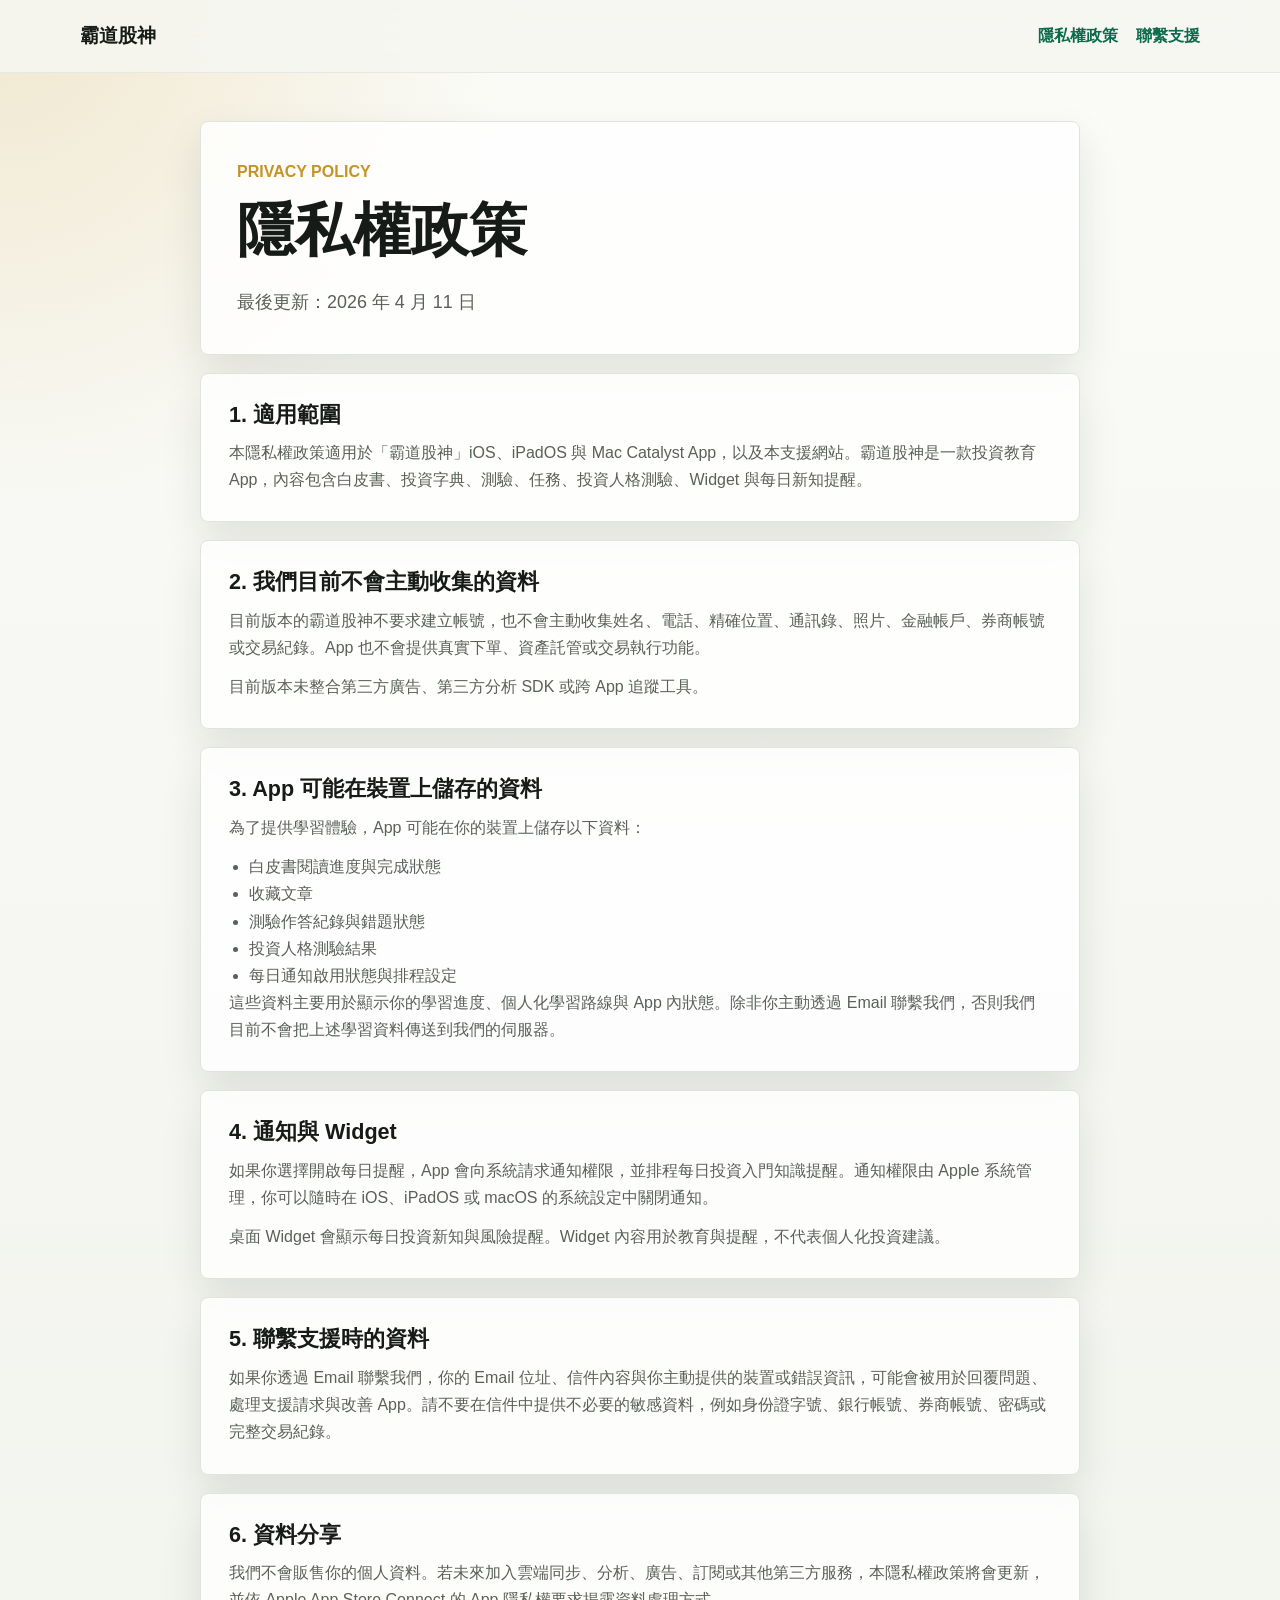
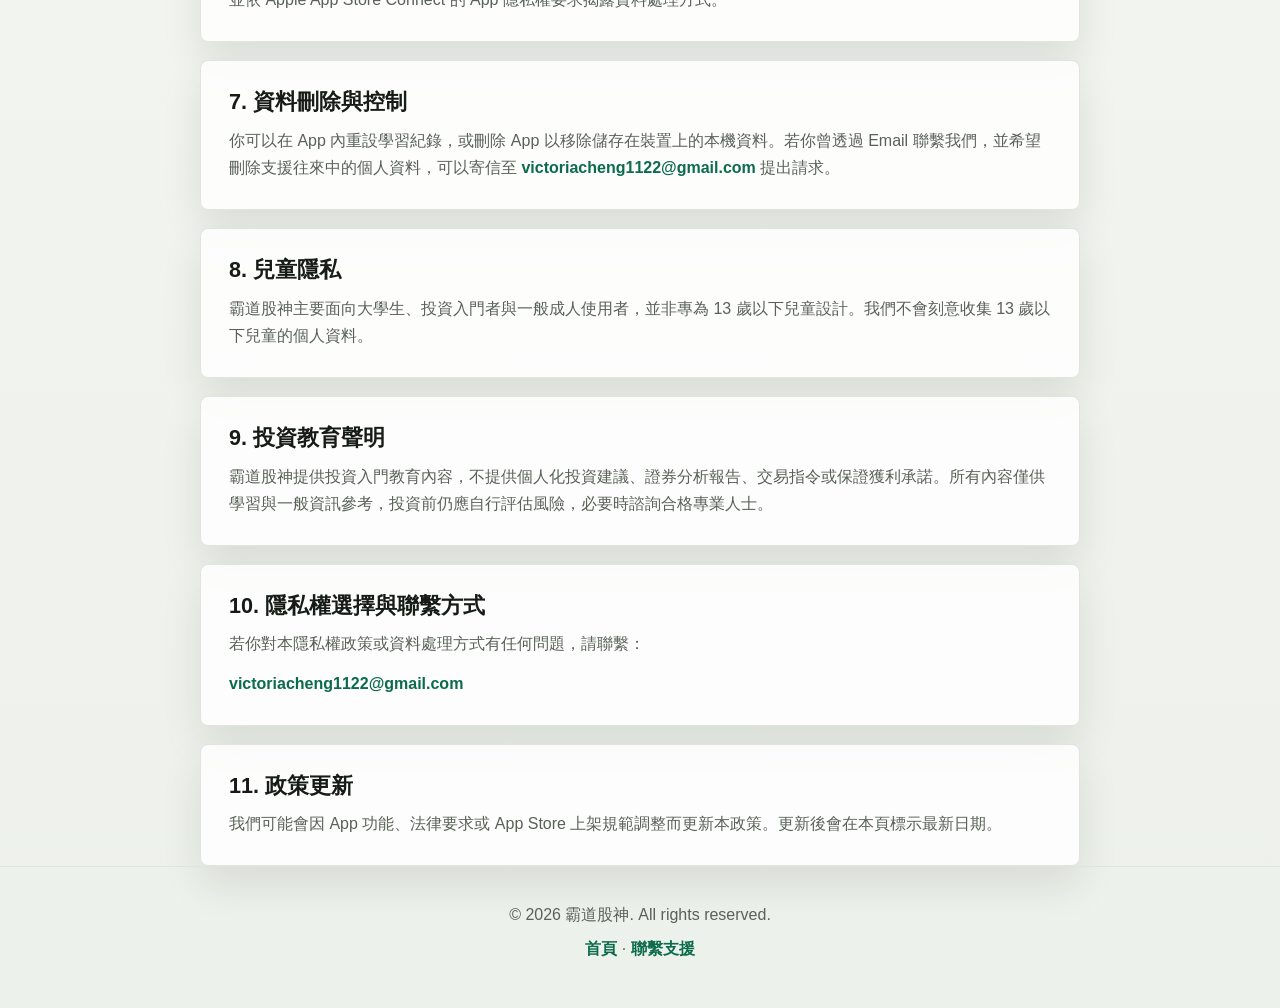
==== privacy.html @ 13d410e6 "Add app privacy and support site" ====
<!doctype html>
<html lang="zh-Hant">
<head>
  <meta charset="utf-8">
  <meta name="viewport" content="width=device-width, initial-scale=1">
  <title>霸道股神 | 隱私權政策</title>
  <meta name="description" content="霸道股神 App 隱私權政策。">
  <link rel="stylesheet" href="styles.css">
</head>
<body>
  <header class="site-header">
    <nav class="nav">
      <a class="brand" href="index.html">霸道股神</a>
      <div class="nav-links">
        <a href="privacy.html">隱私權政策</a>
        <a href="support.html">聯繫支援</a>
      </div>
    </nav>
  </header>

  <main class="policy">
    <section class="page-heading">
      <p class="eyebrow">Privacy Policy</p>
      <h1>隱私權政策</h1>
      <p class="lead">最後更新：2026 年 4 月 11 日</p>
    </section>

    <section class="policy-section">
      <h2>1. 適用範圍</h2>
      <p>本隱私權政策適用於「霸道股神」iOS、iPadOS 與 Mac Catalyst App，以及本支援網站。霸道股神是一款投資教育 App，內容包含白皮書、投資字典、測驗、任務、投資人格測驗、Widget 與每日新知提醒。</p>
    </section>

    <section class="policy-section">
      <h2>2. 我們目前不會主動收集的資料</h2>
      <p>目前版本的霸道股神不要求建立帳號，也不會主動收集姓名、電話、精確位置、通訊錄、照片、金融帳戶、券商帳號或交易紀錄。App 也不會提供真實下單、資產託管或交易執行功能。</p>
      <p>目前版本未整合第三方廣告、第三方分析 SDK 或跨 App 追蹤工具。</p>
    </section>

    <section class="policy-section">
      <h2>3. App 可能在裝置上儲存的資料</h2>
      <p>為了提供學習體驗，App 可能在你的裝置上儲存以下資料：</p>
      <ul>
        <li>白皮書閱讀進度與完成狀態</li>
        <li>收藏文章</li>
        <li>測驗作答紀錄與錯題狀態</li>
        <li>投資人格測驗結果</li>
        <li>每日通知啟用狀態與排程設定</li>
      </ul>
      <p>這些資料主要用於顯示你的學習進度、個人化學習路線與 App 內狀態。除非你主動透過 Email 聯繫我們，否則我們目前不會把上述學習資料傳送到我們的伺服器。</p>
    </section>

    <section class="policy-section">
      <h2>4. 通知與 Widget</h2>
      <p>如果你選擇開啟每日提醒，App 會向系統請求通知權限，並排程每日投資入門知識提醒。通知權限由 Apple 系統管理，你可以隨時在 iOS、iPadOS 或 macOS 的系統設定中關閉通知。</p>
      <p>桌面 Widget 會顯示每日投資新知與風險提醒。Widget 內容用於教育與提醒，不代表個人化投資建議。</p>
    </section>

    <section class="policy-section">
      <h2>5. 聯繫支援時的資料</h2>
      <p>如果你透過 Email 聯繫我們，你的 Email 位址、信件內容與你主動提供的裝置或錯誤資訊，可能會被用於回覆問題、處理支援請求與改善 App。請不要在信件中提供不必要的敏感資料，例如身份證字號、銀行帳號、券商帳號、密碼或完整交易紀錄。</p>
    </section>

    <section class="policy-section">
      <h2>6. 資料分享</h2>
      <p>我們不會販售你的個人資料。若未來加入雲端同步、分析、廣告、訂閱或其他第三方服務，本隱私權政策將會更新，並依 Apple App Store Connect 的 App 隱私權要求揭露資料處理方式。</p>
    </section>

    <section class="policy-section">
      <h2>7. 資料刪除與控制</h2>
      <p>你可以在 App 內重設學習紀錄，或刪除 App 以移除儲存在裝置上的本機資料。若你曾透過 Email 聯繫我們，並希望刪除支援往來中的個人資料，可以寄信至 <a href="mailto:victoriacheng1122@gmail.com">victoriacheng1122@gmail.com</a> 提出請求。</p>
    </section>

    <section class="policy-section">
      <h2>8. 兒童隱私</h2>
      <p>霸道股神主要面向大學生、投資入門者與一般成人使用者，並非專為 13 歲以下兒童設計。我們不會刻意收集 13 歲以下兒童的個人資料。</p>
    </section>

    <section class="policy-section">
      <h2>9. 投資教育聲明</h2>
      <p>霸道股神提供投資入門教育內容，不提供個人化投資建議、證券分析報告、交易指令或保證獲利承諾。所有內容僅供學習與一般資訊參考，投資前仍應自行評估風險，必要時諮詢合格專業人士。</p>
    </section>

    <section class="policy-section" id="choices">
      <h2>10. 隱私權選擇與聯繫方式</h2>
      <p>若你對本隱私權政策或資料處理方式有任何問題，請聯繫：</p>
      <p><a href="mailto:victoriacheng1122@gmail.com">victoriacheng1122@gmail.com</a></p>
    </section>

    <section class="policy-section">
      <h2>11. 政策更新</h2>
      <p>我們可能會因 App 功能、法律要求或 App Store 上架規範調整而更新本政策。更新後會在本頁標示最新日期。</p>
    </section>
  </main>

  <footer class="site-footer">
    <p>© 2026 霸道股神. All rights reserved.</p>
    <p><a href="index.html">首頁</a> · <a href="support.html">聯繫支援</a></p>
  </footer>
</body>
</html>
---- styles.css ----
:root {
  color-scheme: light;
  --bg: #f5f6f1;
  --surface: #ffffff;
  --ink: #171b17;
  --muted: #596158;
  --line: #dfe4dc;
  --green: #0c6b4d;
  --gold: #c69326;
  --red: #b73532;
  --shadow: 0 18px 40px rgba(23, 27, 23, 0.10);
}

* {
  box-sizing: border-box;
}

body {
  margin: 0;
  font-family: -apple-system, BlinkMacSystemFont, "SF Pro Text", "PingFang TC", "Noto Sans TC", sans-serif;
  background:
    radial-gradient(circle at top left, rgba(198, 147, 38, 0.20), transparent 32rem),
    linear-gradient(180deg, #fbfcf8 0%, var(--bg) 42%, #edf1eb 100%);
  color: var(--ink);
  line-height: 1.7;
}

a {
  color: var(--green);
  text-decoration: none;
  font-weight: 700;
}

a:hover {
  text-decoration: underline;
}

.site-header {
  position: sticky;
  top: 0;
  z-index: 10;
  border-bottom: 1px solid rgba(223, 228, 220, 0.72);
  background: rgba(245, 246, 241, 0.88);
  backdrop-filter: blur(18px);
}

.nav {
  width: min(1120px, calc(100% - 32px));
  margin: 0 auto;
  min-height: 72px;
  display: flex;
  align-items: center;
  justify-content: space-between;
  gap: 20px;
}

.brand {
  color: var(--ink);
  font-size: 1.2rem;
  letter-spacing: 0;
}

.nav-links {
  display: flex;
  gap: 18px;
  flex-wrap: wrap;
  justify-content: flex-end;
}

main {
  width: min(1120px, calc(100% - 32px));
  margin: 0 auto;
}

.hero {
  padding: 88px 0 52px;
}

.hero.compact {
  padding-bottom: 32px;
}

.eyebrow {
  margin: 0 0 12px;
  color: var(--gold);
  font-weight: 800;
  text-transform: uppercase;
  letter-spacing: 0;
}

h1,
h2 {
  line-height: 1.18;
  letter-spacing: 0;
}

h1 {
  max-width: 780px;
  margin: 0;
  font-size: clamp(2.4rem, 6vw, 5rem);
}

h2 {
  margin: 0 0 12px;
  font-size: 1.35rem;
}

.lead {
  max-width: 760px;
  color: var(--muted);
  font-size: 1.12rem;
  margin: 22px 0 0;
}

.actions {
  margin-top: 30px;
  display: flex;
  flex-wrap: wrap;
  gap: 12px;
}

.button {
  display: inline-flex;
  align-items: center;
  min-height: 46px;
  padding: 0 18px;
  border-radius: 8px;
}

.button.primary {
  color: #fff;
  background: var(--green);
  box-shadow: var(--shadow);
}

.button.secondary {
  color: var(--ink);
  border: 1px solid var(--line);
  background: rgba(255, 255, 255, 0.72);
}

.content-grid {
  display: grid;
  grid-template-columns: repeat(3, minmax(0, 1fr));
  gap: 18px;
  padding-bottom: 80px;
}

.support-grid {
  grid-template-columns: repeat(3, minmax(0, 1fr));
}

.card,
.notice,
.policy-section,
.page-heading {
  border: 1px solid var(--line);
  border-radius: 8px;
  background: rgba(255, 255, 255, 0.84);
  box-shadow: var(--shadow);
}

.card {
  padding: 24px;
}

.card p,
.policy-section p,
.notice p {
  color: var(--muted);
  margin: 0 0 12px;
}

.card p:last-child,
.policy-section p:last-child,
.notice p:last-child {
  margin-bottom: 0;
}

ul {
  margin: 0;
  padding-left: 1.25rem;
  color: var(--muted);
}

.policy {
  width: min(880px, calc(100% - 32px));
}

.page-heading {
  margin-top: 48px;
  padding: 36px;
}

.page-heading h1 {
  font-size: clamp(2rem, 5vw, 3.6rem);
}

.policy-section,
.notice {
  padding: 28px;
  margin-top: 18px;
}

.notice {
  margin-bottom: 80px;
}

.site-footer {
  border-top: 1px solid var(--line);
  padding: 28px 16px 40px;
  text-align: center;
  color: var(--muted);
}

.site-footer p {
  margin: 6px 0;
}

@media (max-width: 780px) {
  .nav {
    min-height: 86px;
    align-items: flex-start;
    flex-direction: column;
    justify-content: center;
    gap: 6px;
  }

  .nav-links {
    justify-content: flex-start;
  }

  .hero {
    padding: 56px 0 36px;
  }

  .content-grid,
  .support-grid {
    grid-template-columns: 1fr;
    padding-bottom: 48px;
  }

  .page-heading,
  .policy-section,
  .notice {
    padding: 22px;
  }
}
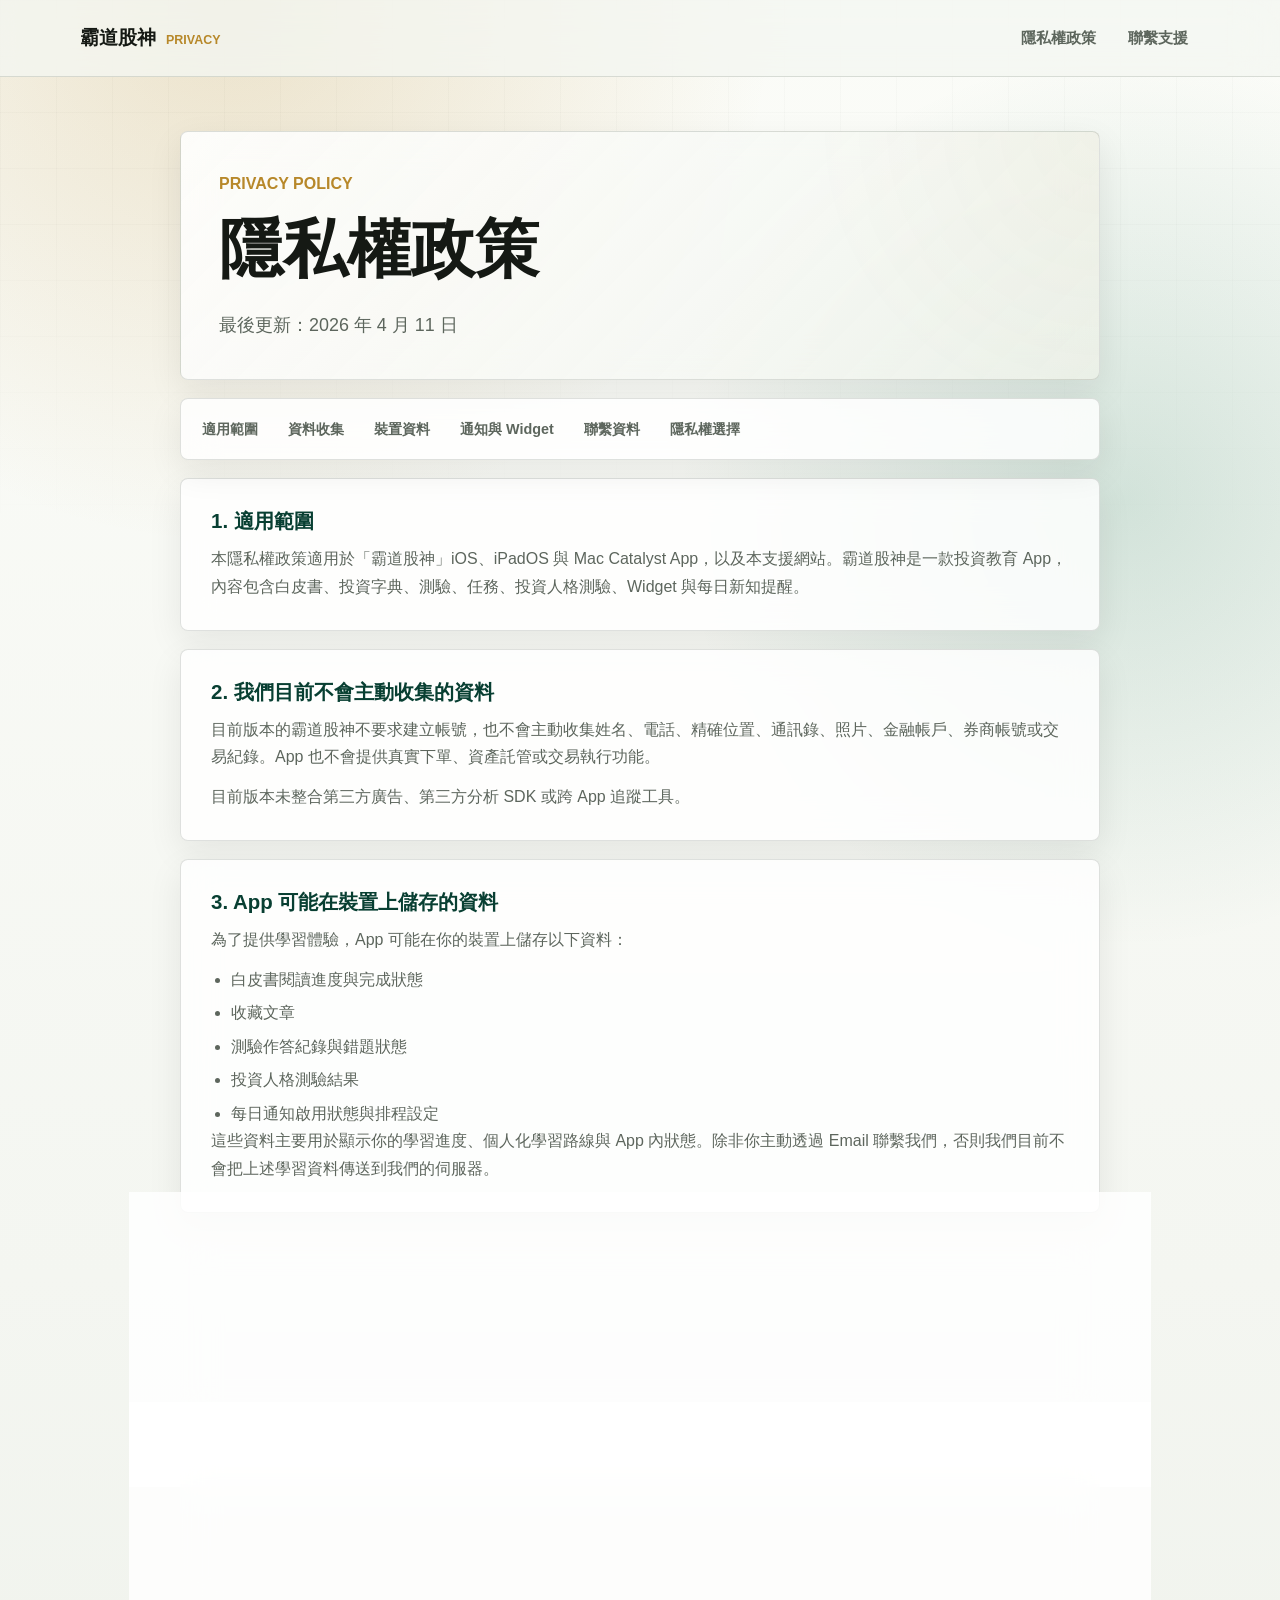
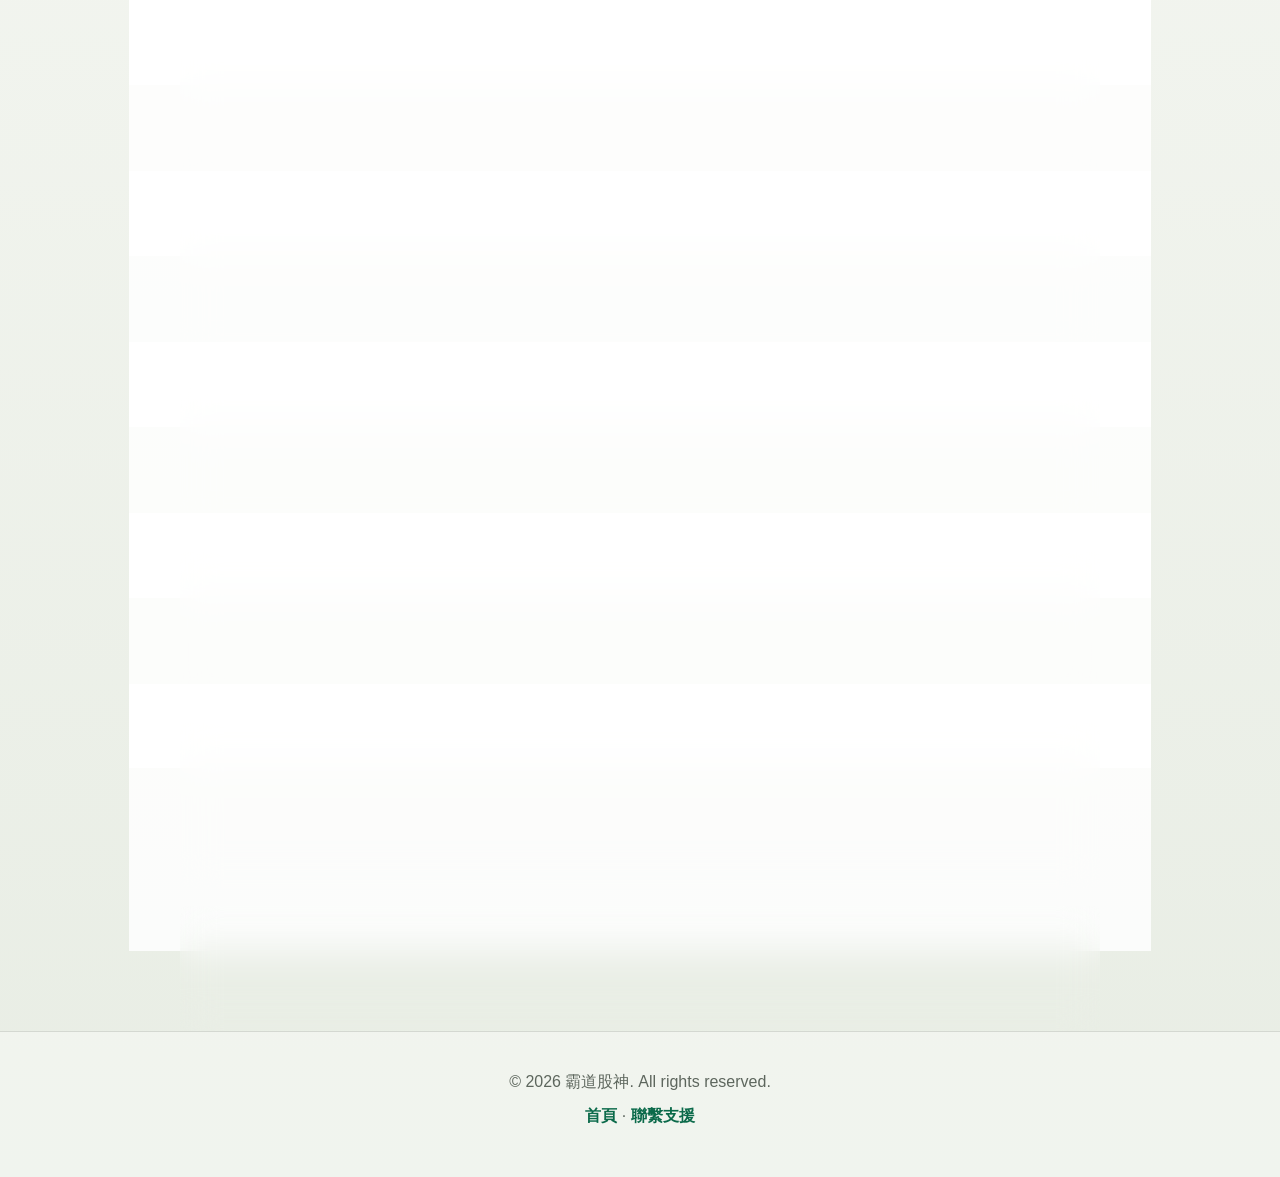
==== commit 8875f04a: "Polish support site design" ====
--- a/privacy.html
+++ b/privacy.html
@@ -10,7 +10,7 @@
 <body>
   <header class="site-header">
     <nav class="nav">
-      <a class="brand" href="index.html">霸道股神</a>
+      <a class="brand" href="index.html"><span>霸道股神</span><small>Privacy</small></a>
       <div class="nav-links">
         <a href="privacy.html">隱私權政策</a>
         <a href="support.html">聯繫支援</a>
@@ -25,18 +25,27 @@
       <p class="lead">最後更新：2026 年 4 月 11 日</p>
     </section>
 
-    <section class="policy-section">
+    <nav class="policy-toc" aria-label="隱私權政策目錄">
+      <a href="#scope">適用範圍</a>
+      <a href="#collection">資料收集</a>
+      <a href="#local-data">裝置資料</a>
+      <a href="#notifications">通知與 Widget</a>
+      <a href="#contact">聯繫資料</a>
+      <a href="#choices">隱私權選擇</a>
+    </nav>
+
+    <section class="policy-section" id="scope">
       <h2>1. 適用範圍</h2>
       <p>本隱私權政策適用於「霸道股神」iOS、iPadOS 與 Mac Catalyst App，以及本支援網站。霸道股神是一款投資教育 App，內容包含白皮書、投資字典、測驗、任務、投資人格測驗、Widget 與每日新知提醒。</p>
     </section>
 
-    <section class="policy-section">
+    <section class="policy-section" id="collection">
       <h2>2. 我們目前不會主動收集的資料</h2>
       <p>目前版本的霸道股神不要求建立帳號，也不會主動收集姓名、電話、精確位置、通訊錄、照片、金融帳戶、券商帳號或交易紀錄。App 也不會提供真實下單、資產託管或交易執行功能。</p>
       <p>目前版本未整合第三方廣告、第三方分析 SDK 或跨 App 追蹤工具。</p>
     </section>
 
-    <section class="policy-section">
+    <section class="policy-section" id="local-data">
       <h2>3. App 可能在裝置上儲存的資料</h2>
       <p>為了提供學習體驗，App 可能在你的裝置上儲存以下資料：</p>
       <ul>
@@ -49,13 +58,13 @@
       <p>這些資料主要用於顯示你的學習進度、個人化學習路線與 App 內狀態。除非你主動透過 Email 聯繫我們，否則我們目前不會把上述學習資料傳送到我們的伺服器。</p>
     </section>
 
-    <section class="policy-section">
+    <section class="policy-section" id="notifications">
       <h2>4. 通知與 Widget</h2>
       <p>如果你選擇開啟每日提醒，App 會向系統請求通知權限，並排程每日投資入門知識提醒。通知權限由 Apple 系統管理，你可以隨時在 iOS、iPadOS 或 macOS 的系統設定中關閉通知。</p>
       <p>桌面 Widget 會顯示每日投資新知與風險提醒。Widget 內容用於教育與提醒，不代表個人化投資建議。</p>
     </section>
 
-    <section class="policy-section">
+    <section class="policy-section" id="contact">
       <h2>5. 聯繫支援時的資料</h2>
       <p>如果你透過 Email 聯繫我們，你的 Email 位址、信件內容與你主動提供的裝置或錯誤資訊，可能會被用於回覆問題、處理支援請求與改善 App。請不要在信件中提供不必要的敏感資料，例如身份證字號、銀行帳號、券商帳號、密碼或完整交易紀錄。</p>
     </section>
--- a/styles.css
+++ b/styles.css
@@ -1,53 +1,80 @@
 :root {
   color-scheme: light;
-  --bg: #f5f6f1;
-  --surface: #ffffff;
-  --ink: #171b17;
-  --muted: #596158;
-  --line: #dfe4dc;
-  --green: #0c6b4d;
-  --gold: #c69326;
-  --red: #b73532;
-  --shadow: 0 18px 40px rgba(23, 27, 23, 0.10);
+  --bg: #f4f6f1;
+  --bg-deep: #e8ede4;
+  --surface: rgba(255, 255, 255, 0.82);
+  --surface-strong: #ffffff;
+  --ink: #151914;
+  --muted: #5d665d;
+  --soft: #eef2ea;
+  --line: rgba(78, 92, 78, 0.18);
+  --green: #0b6a4a;
+  --green-deep: #083f32;
+  --gold: #b7882a;
+  --gold-soft: #f2dfaf;
+  --red: #a83a36;
+  --shadow: 0 22px 70px rgba(21, 25, 20, 0.12);
+  --shadow-soft: 0 12px 34px rgba(21, 25, 20, 0.08);
 }
 
 * {
   box-sizing: border-box;
 }
 
+html {
+  scroll-behavior: smooth;
+}
+
 body {
   margin: 0;
+  min-height: 100vh;
   font-family: -apple-system, BlinkMacSystemFont, "SF Pro Text", "PingFang TC", "Noto Sans TC", sans-serif;
   background:
-    radial-gradient(circle at top left, rgba(198, 147, 38, 0.20), transparent 32rem),
-    linear-gradient(180deg, #fbfcf8 0%, var(--bg) 42%, #edf1eb 100%);
+    radial-gradient(circle at 18% 0%, rgba(183, 136, 42, 0.22), transparent 34rem),
+    radial-gradient(circle at 88% 18%, rgba(11, 106, 74, 0.16), transparent 28rem),
+    linear-gradient(180deg, #fbfcf8 0%, var(--bg) 46%, var(--bg-deep) 100%);
   color: var(--ink);
-  line-height: 1.7;
+  line-height: 1.72;
+  text-rendering: optimizeLegibility;
+  -webkit-font-smoothing: antialiased;
+}
+
+body::before {
+  content: "";
+  position: fixed;
+  inset: 0;
+  pointer-events: none;
+  background-image:
+    linear-gradient(rgba(21, 25, 20, 0.035) 1px, transparent 1px),
+    linear-gradient(90deg, rgba(21, 25, 20, 0.035) 1px, transparent 1px);
+  background-size: 56px 56px;
+  mask-image: linear-gradient(180deg, rgba(0, 0, 0, 0.7), transparent 62%);
 }
 
 a {
   color: var(--green);
   text-decoration: none;
-  font-weight: 700;
+  font-weight: 750;
 }
 
 a:hover {
   text-decoration: underline;
+  text-underline-offset: 4px;
 }
 
 .site-header {
   position: sticky;
   top: 0;
   z-index: 10;
-  border-bottom: 1px solid rgba(223, 228, 220, 0.72);
-  background: rgba(245, 246, 241, 0.88);
-  backdrop-filter: blur(18px);
+  border-bottom: 1px solid var(--line);
+  background: rgba(244, 246, 241, 0.78);
+  backdrop-filter: blur(22px);
 }
 
 .nav {
-  width: min(1120px, calc(100% - 32px));
+  width: min(1120px, calc(100% - 40px));
   margin: 0 auto;
-  min-height: 72px;
+  min-height: 76px;
   display: flex;
   align-items: center;
   justify-content: space-between;
@@ -55,65 +82,104 @@
 }
 
 .brand {
+  display: inline-flex;
+  align-items: baseline;
+  gap: 10px;
   color: var(--ink);
-  font-size: 1.2rem;
-  letter-spacing: 0;
+}
+
+.brand span {
+  font-size: 1.18rem;
+  font-weight: 900;
+}
+
+.brand small {
+  color: var(--gold);
+  font-size: 0.78rem;
+  font-weight: 850;
+  text-transform: uppercase;
 }
 
 .nav-links {
   display: flex;
-  gap: 18px;
+  align-items: center;
+  gap: 8px;
   flex-wrap: wrap;
   justify-content: flex-end;
 }
 
+.nav-links a {
+  color: var(--muted);
+  padding: 9px 12px;
+  border-radius: 8px;
+  font-size: 0.95rem;
+}
+
+.nav-links a:hover {
+  color: var(--green-deep);
+  background: rgba(255, 255, 255, 0.72);
+  text-decoration: none;
+}
+
 main {
-  width: min(1120px, calc(100% - 32px));
+  position: relative;
+  width: min(1120px, calc(100% - 40px));
   margin: 0 auto;
 }
 
 .hero {
-  padding: 88px 0 52px;
+  min-height: 560px;
+  padding: 92px 0 58px;
+  display: grid;
+  grid-template-columns: minmax(0, 1fr) 360px;
+  align-items: center;
+  gap: 48px;
 }
 
 .hero.compact {
-  padding-bottom: 32px;
+  min-height: 460px;
+  padding-bottom: 44px;
+}
+
+.hero-copy {
+  min-width: 0;
 }
 
 .eyebrow {
-  margin: 0 0 12px;
+  margin: 0 0 14px;
   color: var(--gold);
-  font-weight: 800;
+  font-weight: 900;
   text-transform: uppercase;
   letter-spacing: 0;
 }
 
 h1,
 h2 {
-  line-height: 1.18;
+  line-height: 1.16;
   letter-spacing: 0;
 }
 
 h1 {
-  max-width: 780px;
+  max-width: 760px;
   margin: 0;
-  font-size: clamp(2.4rem, 6vw, 5rem);
+  font-size: clamp(2.65rem, 6.2vw, 5.7rem);
+  letter-spacing: 0;
 }
 
 h2 {
   margin: 0 0 12px;
-  font-size: 1.35rem;
+  font-size: 1.28rem;
 }
 
 .lead {
-  max-width: 760px;
+  max-width: 720px;
   color: var(--muted);
   font-size: 1.12rem;
-  margin: 22px 0 0;
+  margin: 24px 0 0;
 }
 
 .actions {
-  margin-top: 30px;
+  margin-top: 32px;
   display: flex;
   flex-wrap: wrap;
   gap: 12px;
@@ -122,28 +188,106 @@
 .button {
   display: inline-flex;
   align-items: center;
-  min-height: 46px;
+  justify-content: center;
+  min-height: 48px;
   padding: 0 18px;
   border-radius: 8px;
+  transition: transform 160ms ease, box-shadow 160ms ease, background 160ms ease;
+}
+
+.button:hover {
+  transform: translateY(-1px);
+  text-decoration: none;
 }
 
 .button.primary {
   color: #fff;
-  background: var(--green);
-  box-shadow: var(--shadow);
+  background: linear-gradient(135deg, var(--green), var(--green-deep));
+  box-shadow: var(--shadow-soft);
 }
 
 .button.secondary {
   color: var(--ink);
   border: 1px solid var(--line);
-  background: rgba(255, 255, 255, 0.72);
+  background: rgba(255, 255, 255, 0.76);
+}
+
+.hero-panel {
+  min-height: 320px;
+  padding: 28px;
+  border: 1px solid rgba(255, 255, 255, 0.76);
+  border-radius: 8px;
+  background:
+    linear-gradient(145deg, rgba(255, 255, 255, 0.86), rgba(238, 242, 234, 0.72)),
+    radial-gradient(circle at top right, rgba(183, 136, 42, 0.26), transparent 12rem);
+  box-shadow: var(--shadow);
+  display: flex;
+  flex-direction: column;
+  justify-content: flex-end;
+  overflow-wrap: anywhere;
+}
+
+.hero-panel::before {
+  content: "％";
+  color: rgba(11, 106, 74, 0.12);
+  font-size: 8rem;
+  font-weight: 900;
+  line-height: 1;
+  margin-bottom: auto;
+}
+
+.hero-panel p,
+.hero-panel span {
+  margin: 0;
+  color: var(--muted);
+}
+
+.hero-panel strong {
+  display: block;
+  margin: 8px 0 12px;
+  font-size: 1.72rem;
+  line-height: 1.18;
+  color: var(--ink);
+}
+
+.support-panel::before {
+  content: "@";
+}
+
+.quick-strip {
+  display: grid;
+  grid-template-columns: repeat(3, minmax(0, 1fr));
+  gap: 1px;
+  margin: -8px 0 22px;
+  border: 1px solid var(--line);
+  border-radius: 8px;
+  overflow: hidden;
+  box-shadow: var(--shadow-soft);
+}
+
+.quick-strip div {
+  padding: 18px;
+  background: rgba(255, 255, 255, 0.74);
+}
+
+.quick-strip span {
+  display: block;
+  color: var(--muted);
+  font-size: 0.86rem;
+  font-weight: 750;
+}
+
+.quick-strip strong {
+  display: block;
+  margin-top: 4px;
+  overflow-wrap: anywhere;
 }
 
 .content-grid {
   display: grid;
   grid-template-columns: repeat(3, minmax(0, 1fr));
   gap: 18px;
-  padding-bottom: 80px;
+  padding: 20px 0 86px;
 }
 
 .support-grid {
@@ -153,15 +297,18 @@
 .card,
 .notice,
 .policy-section,
-.page-heading {
+.page-heading,
+.policy-toc {
   border: 1px solid var(--line);
   border-radius: 8px;
-  background: rgba(255, 255, 255, 0.84);
-  box-shadow: var(--shadow);
+  background: var(--surface);
+  box-shadow: var(--shadow-soft);
+  backdrop-filter: blur(18px);
 }
 
 .card {
   padding: 24px;
+  min-height: 190px;
 }
 
 .card p,
@@ -183,66 +330,182 @@
   color: var(--muted);
 }
 
+li + li {
+  margin-top: 6px;
+}
+
 .policy {
-  width: min(880px, calc(100% - 32px));
+  width: min(920px, calc(100% - 40px));
 }
 
 .page-heading {
-  margin-top: 48px;
-  padding: 36px;
+  margin-top: 54px;
+  padding: 38px;
+  background:
+    linear-gradient(135deg, rgba(255, 255, 255, 0.88), rgba(238, 242, 234, 0.78)),
+    radial-gradient(circle at right top, rgba(183, 136, 42, 0.20), transparent 18rem);
 }
 
 .page-heading h1 {
-  font-size: clamp(2rem, 5vw, 3.6rem);
+  font-size: clamp(2.2rem, 5.4vw, 4rem);
+}
+
+.policy-toc {
+  position: sticky;
+  top: 92px;
+  z-index: 5;
+  margin-top: 18px;
+  padding: 10px;
+  display: flex;
+  gap: 8px;
+  flex-wrap: wrap;
+}
+
+.policy-toc a {
+  color: var(--muted);
+  padding: 8px 11px;
+  border-radius: 8px;
+  font-size: 0.9rem;
+}
+
+.policy-toc a:hover {
+  color: var(--green-deep);
+  background: var(--soft);
+  text-decoration: none;
 }
 
 .policy-section,
 .notice {
-  padding: 28px;
+  padding: 30px;
   margin-top: 18px;
 }
 
+.policy-section h2,
+.notice h2,
+.card h2 {
+  color: var(--green-deep);
+}
+
 .notice {
-  margin-bottom: 80px;
+  margin-bottom: 86px;
 }
 
 .site-footer {
   border-top: 1px solid var(--line);
-  padding: 28px 16px 40px;
+  padding: 30px 18px 42px;
   text-align: center;
   color: var(--muted);
+  background: rgba(255, 255, 255, 0.35);
 }
 
 .site-footer p {
   margin: 6px 0;
 }
 
-@media (max-width: 780px) {
+@media (max-width: 900px) {
+  .hero,
+  .hero.compact {
+    min-height: 0;
+    grid-template-columns: 1fr;
+    padding: 58px 0 34px;
+    gap: 28px;
+  }
+
+  .hero-panel {
+    min-height: 220px;
+  }
+
+  .quick-strip,
+  .content-grid,
+  .support-grid {
+    grid-template-columns: 1fr;
+  }
+
+  .content-grid {
+    padding-bottom: 52px;
+  }
+}
+
+@media (max-width: 640px) {
   .nav {
-    min-height: 86px;
+    width: min(100% - 28px, 1120px);
+    min-height: 82px;
     align-items: flex-start;
     flex-direction: column;
     justify-content: center;
     gap: 6px;
   }
 
+  .brand {
+    gap: 8px;
+  }
+
   .nav-links {
+    width: 100%;
     justify-content: flex-start;
-  }
-
-  .hero {
-    padding: 56px 0 36px;
-  }
-
-  .content-grid,
-  .support-grid {
+    gap: 4px;
+  }
+
+  .nav-links a {
+    padding: 7px 9px;
+    font-size: 0.9rem;
+  }
+
+  main,
+  .policy {
+    width: min(100% - 28px, 1120px);
+  }
+
+  .hero,
+  .hero.compact {
+    padding: 44px 0 28px;
+  }
+
+  h1 {
+    font-size: clamp(2.25rem, 12vw, 3.35rem);
+  }
+
+  .lead {
+    font-size: 1.02rem;
+  }
+
+  .actions {
+    display: grid;
     grid-template-columns: 1fr;
-    padding-bottom: 48px;
-  }
-
+  }
+
+  .button {
+    width: 100%;
+  }
+
+  .hero-panel,
   .page-heading,
   .policy-section,
+  .notice,
+  .card {
+    padding: 22px;
+  }
+
+  .hero-panel strong {
+    font-size: 1.34rem;
+  }
+
+  .hero-panel::before {
+    font-size: 5.6rem;
+  }
+
+  .policy-toc {
+    position: static;
+    overflow-x: auto;
+    flex-wrap: nowrap;
+    padding: 8px;
+  }
+
+  .policy-toc a {
+    white-space: nowrap;
+  }
+
   .notice {
-    padding: 22px;
-  }
-}
+    margin-bottom: 54px;
+  }
+}
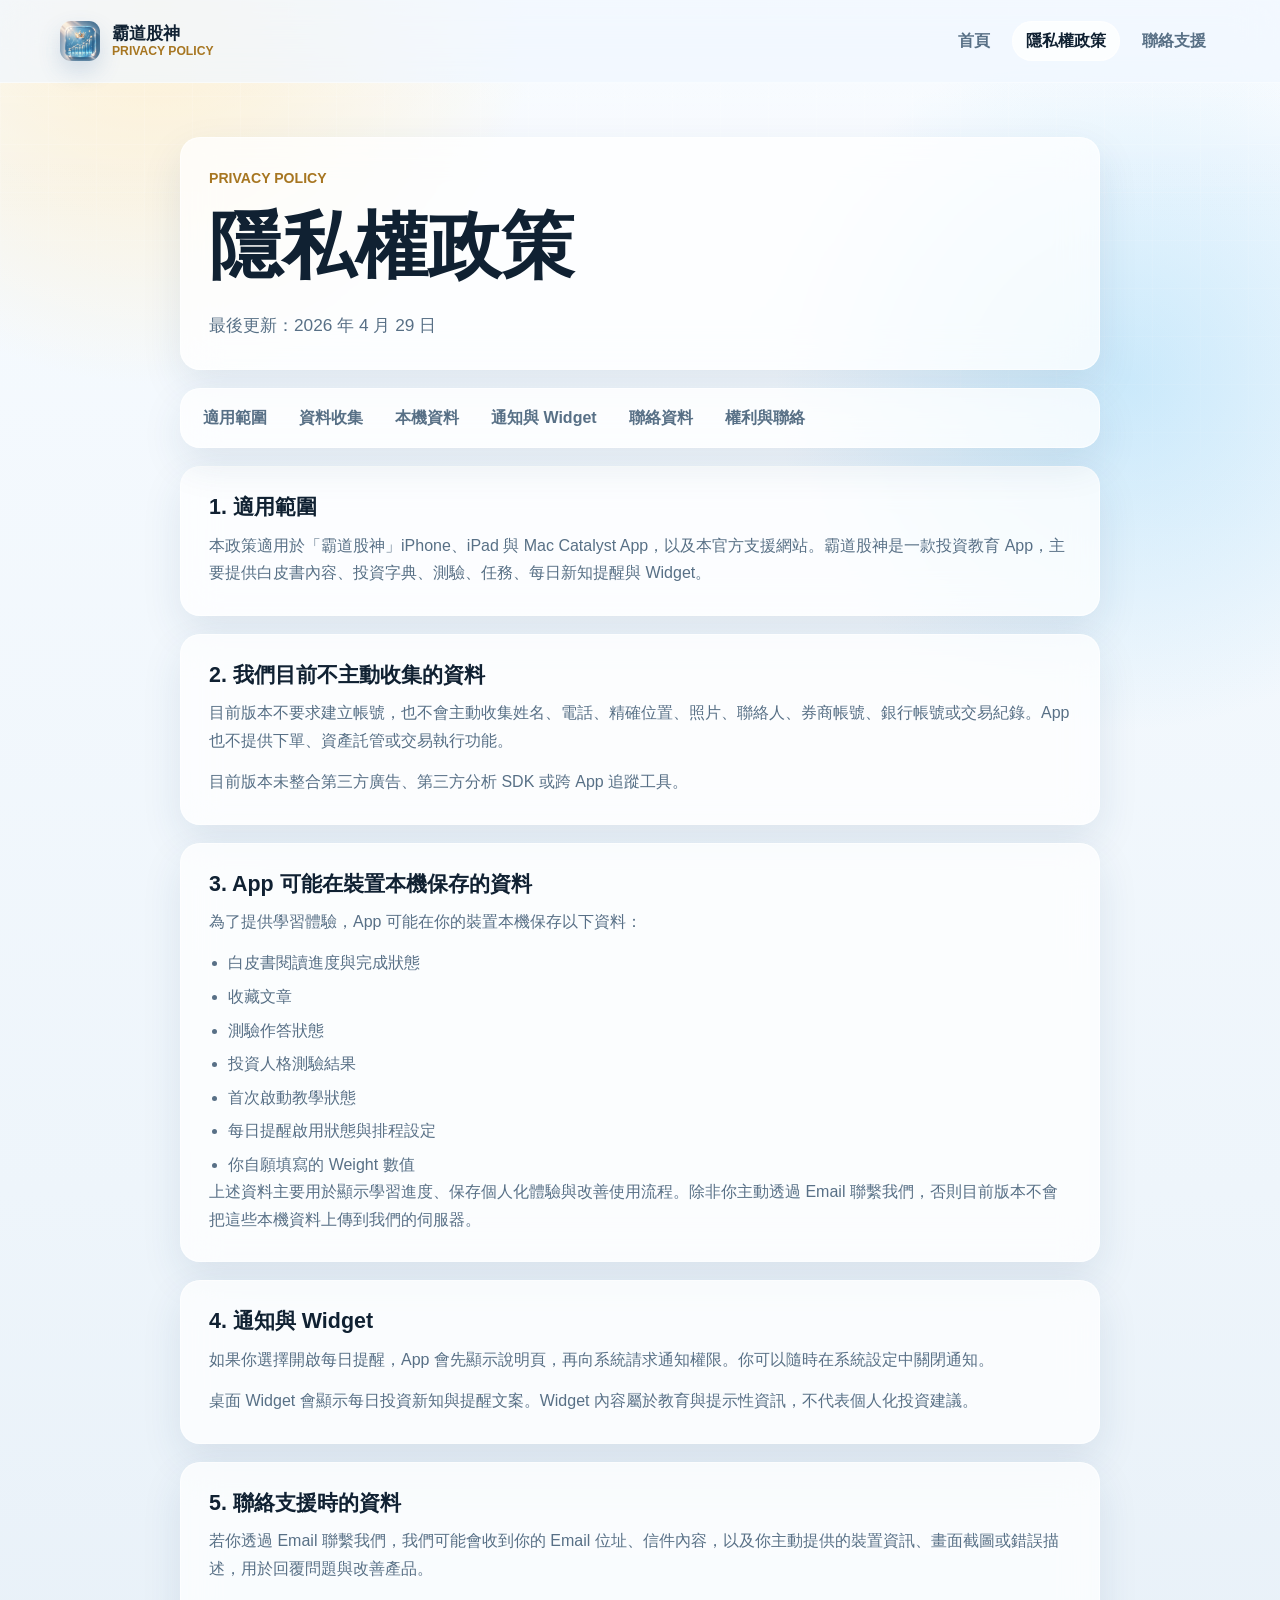
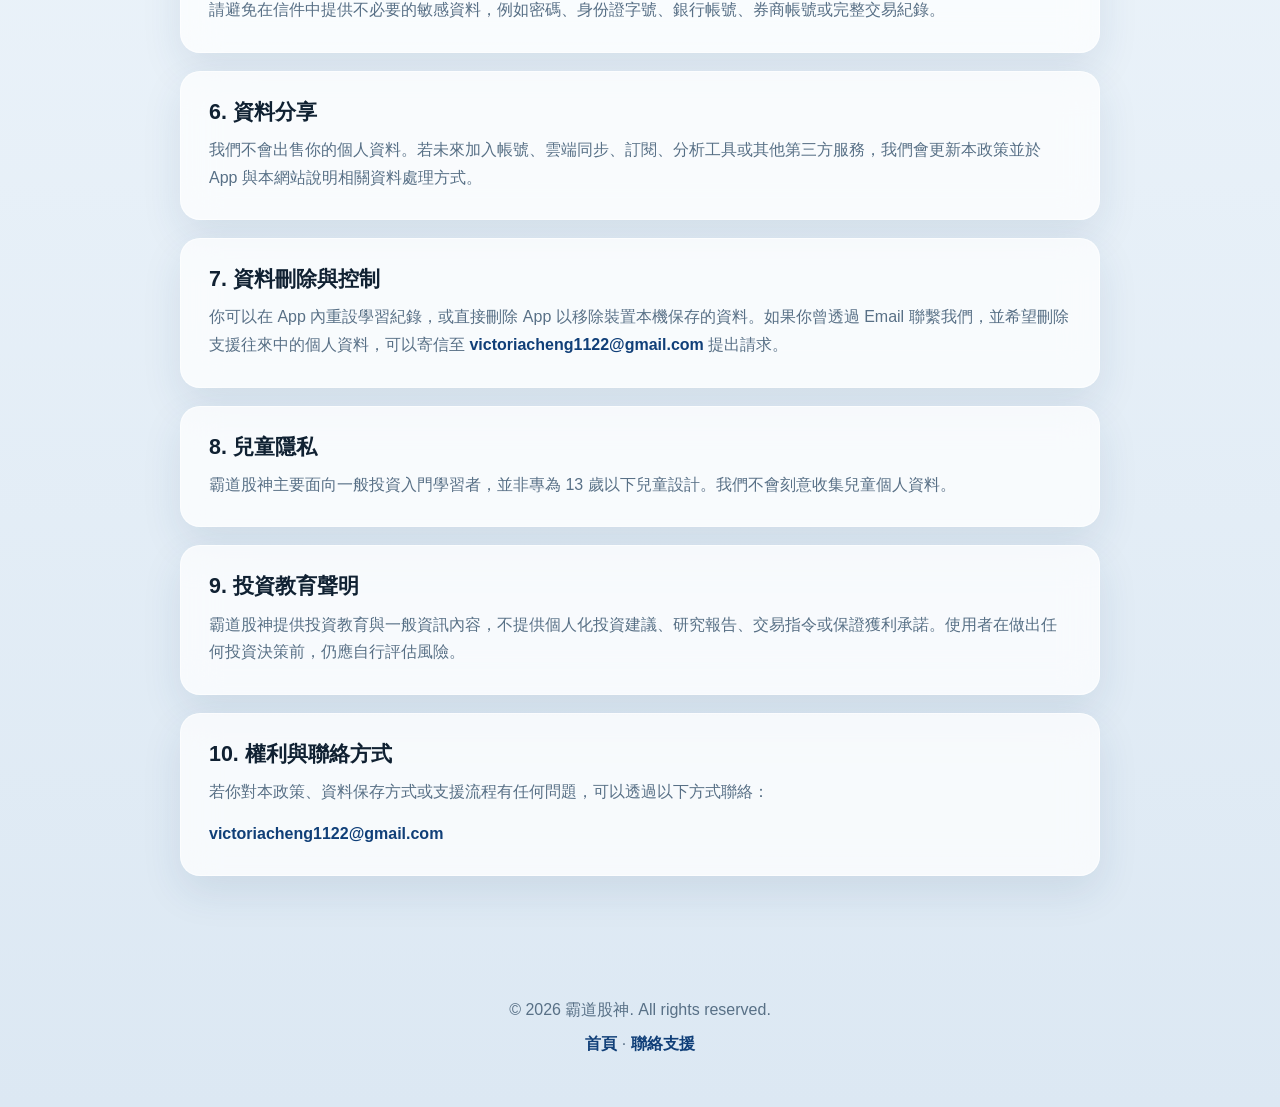
==== commit f115eb84: "Redesign support site for app review" ====
--- a/privacy.html
+++ b/privacy.html
@@ -3,107 +3,112 @@
 <head>
   <meta charset="utf-8">
   <meta name="viewport" content="width=device-width, initial-scale=1">
-  <title>霸道股神 | 隱私權政策</title>
-  <meta name="description" content="霸道股神 App 隱私權政策。">
+  <title>霸道股神｜隱私權政策</title>
+  <meta name="description" content="霸道股神 App 隱私權政策，說明資料保存、通知、Widget 與聯絡支援相關資訊。">
   <link rel="stylesheet" href="styles.css">
 </head>
 <body>
   <header class="site-header">
     <nav class="nav">
-      <a class="brand" href="index.html"><span>霸道股神</span><small>Privacy</small></a>
+      <a class="brand" href="index.html" aria-label="霸道股神首頁">
+        <img src="assets/app-icon.png" alt="霸道股神 App icon" width="40" height="40">
+        <span>
+          <strong>霸道股神</strong>
+          <small>Privacy Policy</small>
+        </span>
+      </a>
       <div class="nav-links">
-        <a href="privacy.html">隱私權政策</a>
-        <a href="support.html">聯繫支援</a>
+        <a href="index.html">首頁</a>
+        <a href="privacy.html" aria-current="page">隱私權政策</a>
+        <a href="support.html">聯絡支援</a>
       </div>
     </nav>
   </header>
 
-  <main class="policy">
-    <section class="page-heading">
+  <main class="page-shell page-narrow">
+    <section class="page-hero">
       <p class="eyebrow">Privacy Policy</p>
       <h1>隱私權政策</h1>
-      <p class="lead">最後更新：2026 年 4 月 11 日</p>
+      <p class="lead">最後更新：2026 年 4 月 29 日</p>
     </section>
 
     <nav class="policy-toc" aria-label="隱私權政策目錄">
       <a href="#scope">適用範圍</a>
       <a href="#collection">資料收集</a>
-      <a href="#local-data">裝置資料</a>
+      <a href="#local-data">本機資料</a>
       <a href="#notifications">通知與 Widget</a>
-      <a href="#contact">聯繫資料</a>
-      <a href="#choices">隱私權選擇</a>
+      <a href="#contact">聯絡資料</a>
+      <a href="#choices">權利與聯絡</a>
     </nav>
 
     <section class="policy-section" id="scope">
       <h2>1. 適用範圍</h2>
-      <p>本隱私權政策適用於「霸道股神」iOS、iPadOS 與 Mac Catalyst App，以及本支援網站。霸道股神是一款投資教育 App，內容包含白皮書、投資字典、測驗、任務、投資人格測驗、Widget 與每日新知提醒。</p>
+      <p>本政策適用於「霸道股神」iPhone、iPad 與 Mac Catalyst App，以及本官方支援網站。霸道股神是一款投資教育 App，主要提供白皮書內容、投資字典、測驗、任務、每日新知提醒與 Widget。</p>
     </section>
 
     <section class="policy-section" id="collection">
-      <h2>2. 我們目前不會主動收集的資料</h2>
-      <p>目前版本的霸道股神不要求建立帳號，也不會主動收集姓名、電話、精確位置、通訊錄、照片、金融帳戶、券商帳號或交易紀錄。App 也不會提供真實下單、資產託管或交易執行功能。</p>
+      <h2>2. 我們目前不主動收集的資料</h2>
+      <p>目前版本不要求建立帳號，也不會主動收集姓名、電話、精確位置、照片、聯絡人、券商帳號、銀行帳號或交易紀錄。App 也不提供下單、資產託管或交易執行功能。</p>
       <p>目前版本未整合第三方廣告、第三方分析 SDK 或跨 App 追蹤工具。</p>
     </section>
 
     <section class="policy-section" id="local-data">
-      <h2>3. App 可能在裝置上儲存的資料</h2>
-      <p>為了提供學習體驗，App 可能在你的裝置上儲存以下資料：</p>
+      <h2>3. App 可能在裝置本機保存的資料</h2>
+      <p>為了提供學習體驗，App 可能在你的裝置本機保存以下資料：</p>
       <ul>
         <li>白皮書閱讀進度與完成狀態</li>
         <li>收藏文章</li>
-        <li>測驗作答紀錄與錯題狀態</li>
+        <li>測驗作答狀態</li>
         <li>投資人格測驗結果</li>
-        <li>每日通知啟用狀態與排程設定</li>
+        <li>首次啟動教學狀態</li>
+        <li>每日提醒啟用狀態與排程設定</li>
+        <li>你自願填寫的 Weight 數值</li>
       </ul>
-      <p>這些資料主要用於顯示你的學習進度、個人化學習路線與 App 內狀態。除非你主動透過 Email 聯繫我們，否則我們目前不會把上述學習資料傳送到我們的伺服器。</p>
+      <p>上述資料主要用於顯示學習進度、保存個人化體驗與改善使用流程。除非你主動透過 Email 聯繫我們，否則目前版本不會把這些本機資料上傳到我們的伺服器。</p>
     </section>
 
     <section class="policy-section" id="notifications">
       <h2>4. 通知與 Widget</h2>
-      <p>如果你選擇開啟每日提醒，App 會向系統請求通知權限，並排程每日投資入門知識提醒。通知權限由 Apple 系統管理，你可以隨時在 iOS、iPadOS 或 macOS 的系統設定中關閉通知。</p>
-      <p>桌面 Widget 會顯示每日投資新知與風險提醒。Widget 內容用於教育與提醒，不代表個人化投資建議。</p>
+      <p>如果你選擇開啟每日提醒，App 會先顯示說明頁，再向系統請求通知權限。你可以隨時在系統設定中關閉通知。</p>
+      <p>桌面 Widget 會顯示每日投資新知與提醒文案。Widget 內容屬於教育與提示性資訊，不代表個人化投資建議。</p>
     </section>
 
     <section class="policy-section" id="contact">
-      <h2>5. 聯繫支援時的資料</h2>
-      <p>如果你透過 Email 聯繫我們，你的 Email 位址、信件內容與你主動提供的裝置或錯誤資訊，可能會被用於回覆問題、處理支援請求與改善 App。請不要在信件中提供不必要的敏感資料，例如身份證字號、銀行帳號、券商帳號、密碼或完整交易紀錄。</p>
+      <h2>5. 聯絡支援時的資料</h2>
+      <p>若你透過 Email 聯繫我們，我們可能會收到你的 Email 位址、信件內容，以及你主動提供的裝置資訊、畫面截圖或錯誤描述，用於回覆問題與改善產品。</p>
+      <p>請避免在信件中提供不必要的敏感資料，例如密碼、身份證字號、銀行帳號、券商帳號或完整交易紀錄。</p>
     </section>
 
     <section class="policy-section">
       <h2>6. 資料分享</h2>
-      <p>我們不會販售你的個人資料。若未來加入雲端同步、分析、廣告、訂閱或其他第三方服務，本隱私權政策將會更新，並依 Apple App Store Connect 的 App 隱私權要求揭露資料處理方式。</p>
+      <p>我們不會出售你的個人資料。若未來加入帳號、雲端同步、訂閱、分析工具或其他第三方服務，我們會更新本政策並於 App 與本網站說明相關資料處理方式。</p>
     </section>
 
     <section class="policy-section">
       <h2>7. 資料刪除與控制</h2>
-      <p>你可以在 App 內重設學習紀錄，或刪除 App 以移除儲存在裝置上的本機資料。若你曾透過 Email 聯繫我們，並希望刪除支援往來中的個人資料，可以寄信至 <a href="mailto:victoriacheng1122@gmail.com">victoriacheng1122@gmail.com</a> 提出請求。</p>
+      <p>你可以在 App 內重設學習紀錄，或直接刪除 App 以移除裝置本機保存的資料。如果你曾透過 Email 聯繫我們，並希望刪除支援往來中的個人資料，可以寄信至 <a href="mailto:victoriacheng1122@gmail.com">victoriacheng1122@gmail.com</a> 提出請求。</p>
     </section>
 
     <section class="policy-section">
       <h2>8. 兒童隱私</h2>
-      <p>霸道股神主要面向大學生、投資入門者與一般成人使用者，並非專為 13 歲以下兒童設計。我們不會刻意收集 13 歲以下兒童的個人資料。</p>
+      <p>霸道股神主要面向一般投資入門學習者，並非專為 13 歲以下兒童設計。我們不會刻意收集兒童個人資料。</p>
     </section>
 
     <section class="policy-section">
       <h2>9. 投資教育聲明</h2>
-      <p>霸道股神提供投資入門教育內容，不提供個人化投資建議、證券分析報告、交易指令或保證獲利承諾。所有內容僅供學習與一般資訊參考，投資前仍應自行評估風險，必要時諮詢合格專業人士。</p>
+      <p>霸道股神提供投資教育與一般資訊內容，不提供個人化投資建議、研究報告、交易指令或保證獲利承諾。使用者在做出任何投資決策前，仍應自行評估風險。</p>
     </section>
 
     <section class="policy-section" id="choices">
-      <h2>10. 隱私權選擇與聯繫方式</h2>
-      <p>若你對本隱私權政策或資料處理方式有任何問題，請聯繫：</p>
+      <h2>10. 權利與聯絡方式</h2>
+      <p>若你對本政策、資料保存方式或支援流程有任何問題，可以透過以下方式聯絡：</p>
       <p><a href="mailto:victoriacheng1122@gmail.com">victoriacheng1122@gmail.com</a></p>
-    </section>
-
-    <section class="policy-section">
-      <h2>11. 政策更新</h2>
-      <p>我們可能會因 App 功能、法律要求或 App Store 上架規範調整而更新本政策。更新後會在本頁標示最新日期。</p>
     </section>
   </main>
 
   <footer class="site-footer">
     <p>© 2026 霸道股神. All rights reserved.</p>
-    <p><a href="index.html">首頁</a> · <a href="support.html">聯繫支援</a></p>
+    <p><a href="index.html">首頁</a> · <a href="support.html">聯絡支援</a></p>
   </footer>
 </body>
 </html>
--- a/styles.css
+++ b/styles.css
@@ -1,20 +1,22 @@
 :root {
   color-scheme: light;
-  --bg: #f4f6f1;
-  --bg-deep: #e8ede4;
-  --surface: rgba(255, 255, 255, 0.82);
-  --surface-strong: #ffffff;
-  --ink: #151914;
-  --muted: #5d665d;
-  --soft: #eef2ea;
-  --line: rgba(78, 92, 78, 0.18);
-  --green: #0b6a4a;
-  --green-deep: #083f32;
-  --gold: #b7882a;
-  --gold-soft: #f2dfaf;
-  --red: #a83a36;
-  --shadow: 0 22px 70px rgba(21, 25, 20, 0.12);
-  --shadow-soft: 0 12px 34px rgba(21, 25, 20, 0.08);
+  --bg: #eef5fb;
+  --bg-deep: #dce8f3;
+  --surface: rgba(255, 255, 255, 0.74);
+  --surface-strong: rgba(255, 255, 255, 0.90);
+  --surface-soft: rgba(239, 247, 255, 0.68);
+  --ink: #102132;
+  --muted: #587086;
+  --line: rgba(96, 142, 178, 0.20);
+  --line-strong: rgba(255, 255, 255, 0.58);
+  --blue: #2d78b8;
+  --blue-deep: #103f78;
+  --sky: #72c7f5;
+  --gold: #d8af59;
+  --gold-deep: #a77621;
+  --warm: #fff2d4;
+  --shadow: 0 30px 90px rgba(34, 73, 112, 0.16);
+  --shadow-soft: 0 16px 40px rgba(34, 73, 112, 0.10);
 }
 
 * {
@@ -29,14 +31,14 @@
   margin: 0;
   min-height: 100vh;
   font-family: -apple-system, BlinkMacSystemFont, "SF Pro Text", "PingFang TC", "Noto Sans TC", sans-serif;
-  background:
-    radial-gradient(circle at 18% 0%, rgba(183, 136, 42, 0.22), transparent 34rem),
-    radial-gradient(circle at 88% 18%, rgba(11, 106, 74, 0.16), transparent 28rem),
-    linear-gradient(180deg, #fbfcf8 0%, var(--bg) 46%, var(--bg-deep) 100%);
   color: var(--ink);
   line-height: 1.72;
   text-rendering: optimizeLegibility;
   -webkit-font-smoothing: antialiased;
+  background:
+    radial-gradient(circle at 12% 0%, rgba(255, 236, 196, 0.90), transparent 24rem),
+    radial-gradient(circle at 88% 14%, rgba(114, 199, 245, 0.32), transparent 22rem),
+    linear-gradient(180deg, #f7fbff 0%, var(--bg) 44%, var(--bg-deep) 100%);
 }
 
 body::before {
@@ -44,17 +46,18 @@
   position: fixed;
   inset: 0;
   pointer-events: none;
-  background-image:
-    linear-gradient(rgba(21, 25, 20, 0.035) 1px, transparent 1px),
-    linear-gradient(90deg, rgba(21, 25, 20, 0.035) 1px, transparent 1px);
-  background-size: 56px 56px;
-  mask-image: linear-gradient(180deg, rgba(0, 0, 0, 0.7), transparent 62%);
+  background:
+    linear-gradient(180deg, rgba(255, 255, 255, 0.42), transparent 24%),
+    linear-gradient(90deg, rgba(255, 255, 255, 0.18) 1px, transparent 1px),
+    linear-gradient(rgba(255, 255, 255, 0.18) 1px, transparent 1px);
+  background-size: auto, 48px 48px, 48px 48px;
+  mask-image: linear-gradient(180deg, rgba(0, 0, 0, 0.9), transparent 72%);
 }
 
 a {
-  color: var(--green);
+  color: var(--blue-deep);
   text-decoration: none;
-  font-weight: 750;
+  font-weight: 760;
 }
 
 a:hover {
@@ -62,137 +65,165 @@
   text-underline-offset: 4px;
 }
 
+img {
+  max-width: 100%;
+  display: block;
+}
+
 .site-header {
   position: sticky;
   top: 0;
-  z-index: 10;
-  border-bottom: 1px solid var(--line);
-  background: rgba(244, 246, 241, 0.78);
+  z-index: 20;
+  border-bottom: 1px solid rgba(255, 255, 255, 0.46);
+  background: rgba(239, 247, 255, 0.70);
   backdrop-filter: blur(22px);
 }
 
+.nav,
+.page-shell,
+.site-footer {
+  width: min(1160px, calc(100% - 40px));
+  margin: 0 auto;
+}
+
 .nav {
-  width: min(1120px, calc(100% - 40px));
-  margin: 0 auto;
-  min-height: 76px;
+  min-height: 82px;
   display: flex;
   align-items: center;
   justify-content: space-between;
-  gap: 20px;
+  gap: 24px;
 }
 
 .brand {
   display: inline-flex;
-  align-items: baseline;
-  gap: 10px;
+  align-items: center;
+  gap: 12px;
   color: var(--ink);
 }
 
+.brand img {
+  width: 40px;
+  height: 40px;
+  border-radius: 11px;
+  box-shadow: 0 10px 22px rgba(50, 101, 153, 0.18);
+}
+
 .brand span {
-  font-size: 1.18rem;
-  font-weight: 900;
+  display: grid;
+  gap: 2px;
+}
+
+.brand strong {
+  font-size: 1.08rem;
+  line-height: 1.1;
 }
 
 .brand small {
-  color: var(--gold);
-  font-size: 0.78rem;
-  font-weight: 850;
+  color: var(--gold-deep);
+  font-size: 0.76rem;
+  line-height: 1.1;
   text-transform: uppercase;
 }
 
 .nav-links {
   display: flex;
-  align-items: center;
   gap: 8px;
   flex-wrap: wrap;
   justify-content: flex-end;
 }
 
 .nav-links a {
-  color: var(--muted);
-  padding: 9px 12px;
-  border-radius: 8px;
-  font-size: 0.95rem;
-}
-
+  min-height: 40px;
+  display: inline-flex;
+  align-items: center;
+  padding: 0 14px;
+  border-radius: 999px;
+  color: var(--muted);
+}
+
+.nav-links a[aria-current="page"],
 .nav-links a:hover {
-  color: var(--green-deep);
-  background: rgba(255, 255, 255, 0.72);
+  color: var(--ink);
+  background: rgba(255, 255, 255, 0.74);
   text-decoration: none;
-}
-
-main {
+  box-shadow: inset 0 0 0 1px rgba(255, 255, 255, 0.68);
+}
+
+.page-shell {
   position: relative;
-  width: min(1120px, calc(100% - 40px));
-  margin: 0 auto;
+  padding-bottom: 88px;
+}
+
+.page-narrow {
+  width: min(920px, calc(100% - 40px));
 }
 
 .hero {
-  min-height: 560px;
-  padding: 92px 0 58px;
+  min-height: 620px;
+  padding: 88px 0 52px;
   display: grid;
-  grid-template-columns: minmax(0, 1fr) 360px;
+  grid-template-columns: minmax(0, 1.1fr) minmax(320px, 420px);
+  gap: 56px;
   align-items: center;
-  gap: 48px;
-}
-
-.hero.compact {
+}
+
+.hero-compact {
   min-height: 460px;
-  padding-bottom: 44px;
-}
-
-.hero-copy {
+}
+
+.hero-copy,
+.page-hero {
   min-width: 0;
 }
 
 .eyebrow {
   margin: 0 0 14px;
-  color: var(--gold);
-  font-weight: 900;
+  color: var(--gold-deep);
+  font-weight: 860;
+  font-size: 0.88rem;
+  letter-spacing: 0;
   text-transform: uppercase;
-  letter-spacing: 0;
 }
 
 h1,
 h2 {
-  line-height: 1.16;
+  margin: 0;
   letter-spacing: 0;
+  line-height: 1.14;
 }
 
 h1 {
-  max-width: 760px;
-  margin: 0;
-  font-size: clamp(2.65rem, 6.2vw, 5.7rem);
-  letter-spacing: 0;
+  font-size: clamp(2.8rem, 5.7vw, 5.4rem);
+  max-width: 10.5em;
 }
 
 h2 {
-  margin: 0 0 12px;
-  font-size: 1.28rem;
+  font-size: 1.34rem;
+  margin-bottom: 12px;
 }
 
 .lead {
-  max-width: 720px;
-  color: var(--muted);
-  font-size: 1.12rem;
+  max-width: 680px;
   margin: 24px 0 0;
+  color: var(--muted);
+  font-size: 1.08rem;
 }
 
 .actions {
   margin-top: 32px;
   display: flex;
+  gap: 12px;
   flex-wrap: wrap;
-  gap: 12px;
 }
 
 .button {
+  min-height: 50px;
+  padding: 0 20px;
+  border-radius: 999px;
   display: inline-flex;
   align-items: center;
   justify-content: center;
-  min-height: 48px;
-  padding: 0 18px;
-  border-radius: 8px;
-  transition: transform 160ms ease, box-shadow 160ms ease, background 160ms ease;
+  transition: transform 180ms ease, box-shadow 180ms ease, background 180ms ease;
 }
 
 .button:hover {
@@ -202,131 +233,179 @@
 
 .button.primary {
   color: #fff;
-  background: linear-gradient(135deg, var(--green), var(--green-deep));
-  box-shadow: var(--shadow-soft);
+  background: linear-gradient(135deg, var(--blue), var(--blue-deep));
+  box-shadow: 0 16px 34px rgba(27, 88, 143, 0.22);
 }
 
 .button.secondary {
   color: var(--ink);
-  border: 1px solid var(--line);
-  background: rgba(255, 255, 255, 0.76);
-}
-
-.hero-panel {
-  min-height: 320px;
-  padding: 28px;
-  border: 1px solid rgba(255, 255, 255, 0.76);
-  border-radius: 8px;
-  background:
-    linear-gradient(145deg, rgba(255, 255, 255, 0.86), rgba(238, 242, 234, 0.72)),
-    radial-gradient(circle at top right, rgba(183, 136, 42, 0.26), transparent 12rem);
-  box-shadow: var(--shadow);
-  display: flex;
-  flex-direction: column;
-  justify-content: flex-end;
-  overflow-wrap: anywhere;
-}
-
-.hero-panel::before {
-  content: "％";
-  color: rgba(11, 106, 74, 0.12);
-  font-size: 8rem;
-  font-weight: 900;
-  line-height: 1;
-  margin-bottom: auto;
-}
-
-.hero-panel p,
-.hero-panel span {
-  margin: 0;
-  color: var(--muted);
-}
-
-.hero-panel strong {
-  display: block;
-  margin: 8px 0 12px;
-  font-size: 1.72rem;
-  line-height: 1.18;
-  color: var(--ink);
-}
-
-.support-panel::before {
-  content: "@";
-}
-
-.quick-strip {
+  background: rgba(255, 255, 255, 0.72);
+  border: 1px solid rgba(255, 255, 255, 0.86);
+  box-shadow: inset 0 0 0 1px rgba(94, 140, 177, 0.12);
+}
+
+.hero-metadata {
+  margin-top: 34px;
   display: grid;
-  grid-template-columns: repeat(3, minmax(0, 1fr));
-  gap: 1px;
-  margin: -8px 0 22px;
-  border: 1px solid var(--line);
-  border-radius: 8px;
-  overflow: hidden;
-  box-shadow: var(--shadow-soft);
-}
-
-.quick-strip div {
-  padding: 18px;
-  background: rgba(255, 255, 255, 0.74);
-}
-
-.quick-strip span {
-  display: block;
-  color: var(--muted);
-  font-size: 0.86rem;
-  font-weight: 750;
-}
-
-.quick-strip strong {
-  display: block;
-  margin-top: 4px;
-  overflow-wrap: anywhere;
-}
-
-.content-grid {
-  display: grid;
-  grid-template-columns: repeat(3, minmax(0, 1fr));
-  gap: 18px;
-  padding: 20px 0 86px;
-}
-
-.support-grid {
-  grid-template-columns: repeat(3, minmax(0, 1fr));
-}
-
+  grid-template-columns: repeat(2, minmax(0, 1fr));
+  gap: 14px;
+}
+
+.hero-metadata div,
+.glass-strip article,
 .card,
-.notice,
 .policy-section,
-.page-heading,
-.policy-toc {
-  border: 1px solid var(--line);
-  border-radius: 8px;
+.policy-toc,
+.support-card,
+.notice-card,
+.page-hero {
+  border: 1px solid var(--line-strong);
+  border-radius: 20px;
   background: var(--surface);
   box-shadow: var(--shadow-soft);
   backdrop-filter: blur(18px);
 }
 
-.card {
-  padding: 24px;
-  min-height: 190px;
+.hero-metadata div {
+  padding: 18px 18px 16px;
+}
+
+.hero-metadata span,
+.glass-strip span,
+.card-label,
+.support-card span {
+  display: block;
+  color: var(--muted);
+  font-size: 0.84rem;
+  font-weight: 760;
+}
+
+.hero-metadata strong,
+.glass-strip strong {
+  display: block;
+  margin-top: 6px;
+  font-size: 1rem;
+  line-height: 1.35;
+}
+
+.icon-stage {
+  display: grid;
+  gap: 18px;
+}
+
+.icon-card {
+  position: relative;
+  padding: 34px;
+  border-radius: 34px;
+  background:
+    linear-gradient(145deg, rgba(255, 255, 255, 0.82), rgba(220, 237, 250, 0.58)),
+    radial-gradient(circle at top left, rgba(255, 255, 255, 0.90), transparent 58%);
+  border: 1px solid rgba(255, 255, 255, 0.94);
+  box-shadow: var(--shadow);
+  overflow: hidden;
+  isolation: isolate;
+}
+
+.icon-card img {
+  position: relative;
+  z-index: 2;
+  width: 100%;
+  max-width: 340px;
+  margin: 0 auto;
+  border-radius: 28px;
+  box-shadow: 0 22px 56px rgba(49, 96, 142, 0.18);
+}
+
+.halo {
+  position: absolute;
+  border-radius: 999px;
+  filter: blur(10px);
+  opacity: 0.85;
+}
+
+.halo-a {
+  inset: 12% auto auto 6%;
+  width: 180px;
+  height: 180px;
+  background: rgba(255, 233, 186, 0.72);
+}
+
+.halo-b {
+  inset: auto 8% 10% auto;
+  width: 200px;
+  height: 200px;
+  background: rgba(127, 208, 255, 0.34);
+}
+
+.stage-caption {
+  padding: 0 8px;
+}
+
+.stage-caption span {
+  display: block;
+  color: var(--muted);
+  font-size: 0.92rem;
+}
+
+.stage-caption strong {
+  display: block;
+  margin-top: 6px;
+  font-size: 1.24rem;
+}
+
+.glass-strip {
+  display: grid;
+  grid-template-columns: repeat(3, minmax(0, 1fr));
+  gap: 16px;
+  margin-top: 8px;
+}
+
+.glass-strip article {
+  padding: 20px;
+}
+
+.feature-grid {
+  display: grid;
+  grid-template-columns: repeat(3, minmax(0, 1fr));
+  gap: 20px;
+  margin-top: 22px;
+}
+
+.support-grid {
+  margin-top: 0;
+}
+
+.card,
+.policy-section,
+.support-card,
+.notice-card,
+.page-hero {
+  padding: 28px;
 }
 
 .card p,
 .policy-section p,
-.notice p {
-  color: var(--muted);
-  margin: 0 0 12px;
+.support-card p,
+.notice-card p {
+  margin: 0 0 14px;
+  color: var(--muted);
 }
 
 .card p:last-child,
 .policy-section p:last-child,
-.notice p:last-child {
+.support-card p:last-child,
+.notice-card p:last-child {
   margin-bottom: 0;
+}
+
+.card a {
+  display: inline-flex;
+  margin-top: 10px;
 }
 
 ul {
   margin: 0;
-  padding-left: 1.25rem;
+  padding-left: 1.2rem;
   color: var(--muted);
 }
 
@@ -334,25 +413,13 @@
   margin-top: 6px;
 }
 
-.policy {
-  width: min(920px, calc(100% - 40px));
-}
-
-.page-heading {
+.page-hero {
   margin-top: 54px;
-  padding: 38px;
-  background:
-    linear-gradient(135deg, rgba(255, 255, 255, 0.88), rgba(238, 242, 234, 0.78)),
-    radial-gradient(circle at right top, rgba(183, 136, 42, 0.20), transparent 18rem);
-}
-
-.page-heading h1 {
-  font-size: clamp(2.2rem, 5.4vw, 4rem);
 }
 
 .policy-toc {
   position: sticky;
-  top: 92px;
+  top: 96px;
   z-index: 5;
   margin-top: 18px;
   padding: 10px;
@@ -362,150 +429,133 @@
 }
 
 .policy-toc a {
-  color: var(--muted);
-  padding: 8px 11px;
-  border-radius: 8px;
-  font-size: 0.9rem;
+  min-height: 38px;
+  display: inline-flex;
+  align-items: center;
+  padding: 0 12px;
+  border-radius: 999px;
+  color: var(--muted);
 }
 
 .policy-toc a:hover {
-  color: var(--green-deep);
-  background: var(--soft);
   text-decoration: none;
-}
-
-.policy-section,
-.notice {
-  padding: 30px;
+  color: var(--ink);
+  background: rgba(255, 255, 255, 0.74);
+}
+
+.policy-section {
   margin-top: 18px;
 }
 
-.policy-section h2,
-.notice h2,
-.card h2 {
-  color: var(--green-deep);
-}
-
-.notice {
-  margin-bottom: 86px;
+.support-card {
+  align-self: center;
+  background:
+    linear-gradient(145deg, rgba(255, 255, 255, 0.82), rgba(229, 242, 252, 0.64)),
+    radial-gradient(circle at top right, rgba(255, 232, 188, 0.42), transparent 18rem);
+}
+
+.support-card strong {
+  display: block;
+  margin: 10px 0 12px;
+  font-size: 1.36rem;
+  line-height: 1.28;
+  overflow-wrap: anywhere;
+}
+
+.notice-card {
+  margin-top: 22px;
 }
 
 .site-footer {
-  border-top: 1px solid var(--line);
-  padding: 30px 18px 42px;
+  padding: 26px 0 44px;
   text-align: center;
   color: var(--muted);
-  background: rgba(255, 255, 255, 0.35);
 }
 
 .site-footer p {
   margin: 6px 0;
 }
 
-@media (max-width: 900px) {
+@media (max-width: 980px) {
   .hero,
-  .hero.compact {
+  .hero-compact {
     min-height: 0;
     grid-template-columns: 1fr;
-    padding: 58px 0 34px;
-    gap: 28px;
-  }
-
-  .hero-panel {
-    min-height: 220px;
-  }
-
-  .quick-strip,
-  .content-grid,
-  .support-grid {
+    gap: 32px;
+    padding: 62px 0 34px;
+  }
+
+  .glass-strip,
+  .feature-grid {
     grid-template-columns: 1fr;
   }
-
-  .content-grid {
-    padding-bottom: 52px;
-  }
-}
-
-@media (max-width: 640px) {
+}
+
+@media (max-width: 720px) {
+  .nav,
+  .page-shell,
+  .site-footer,
+  .page-narrow {
+    width: min(100% - 28px, 1160px);
+  }
+
   .nav {
-    width: min(100% - 28px, 1120px);
-    min-height: 82px;
+    min-height: 86px;
+    padding: 12px 0;
     align-items: flex-start;
     flex-direction: column;
     justify-content: center;
-    gap: 6px;
-  }
-
-  .brand {
     gap: 8px;
   }
 
   .nav-links {
     width: 100%;
     justify-content: flex-start;
-    gap: 4px;
+    gap: 6px;
   }
 
   .nav-links a {
-    padding: 7px 9px;
-    font-size: 0.9rem;
-  }
-
-  main,
-  .policy {
-    width: min(100% - 28px, 1120px);
-  }
-
-  .hero,
-  .hero.compact {
-    padding: 44px 0 28px;
+    padding: 0 12px;
+    min-height: 36px;
   }
 
   h1 {
-    font-size: clamp(2.25rem, 12vw, 3.35rem);
+    font-size: clamp(2.2rem, 11.5vw, 3.5rem);
   }
 
   .lead {
-    font-size: 1.02rem;
+    font-size: 1rem;
+  }
+
+  .actions,
+  .hero-metadata {
+    grid-template-columns: 1fr;
   }
 
   .actions {
     display: grid;
-    grid-template-columns: 1fr;
   }
 
   .button {
     width: 100%;
   }
 
-  .hero-panel,
-  .page-heading,
+  .icon-card,
+  .card,
   .policy-section,
-  .notice,
-  .card {
+  .support-card,
+  .notice-card,
+  .page-hero {
     padding: 22px;
-  }
-
-  .hero-panel strong {
-    font-size: 1.34rem;
-  }
-
-  .hero-panel::before {
-    font-size: 5.6rem;
   }
 
   .policy-toc {
     position: static;
     overflow-x: auto;
     flex-wrap: nowrap;
-    padding: 8px;
   }
 
   .policy-toc a {
     white-space: nowrap;
   }
-
-  .notice {
-    margin-bottom: 54px;
-  }
-}
+}
